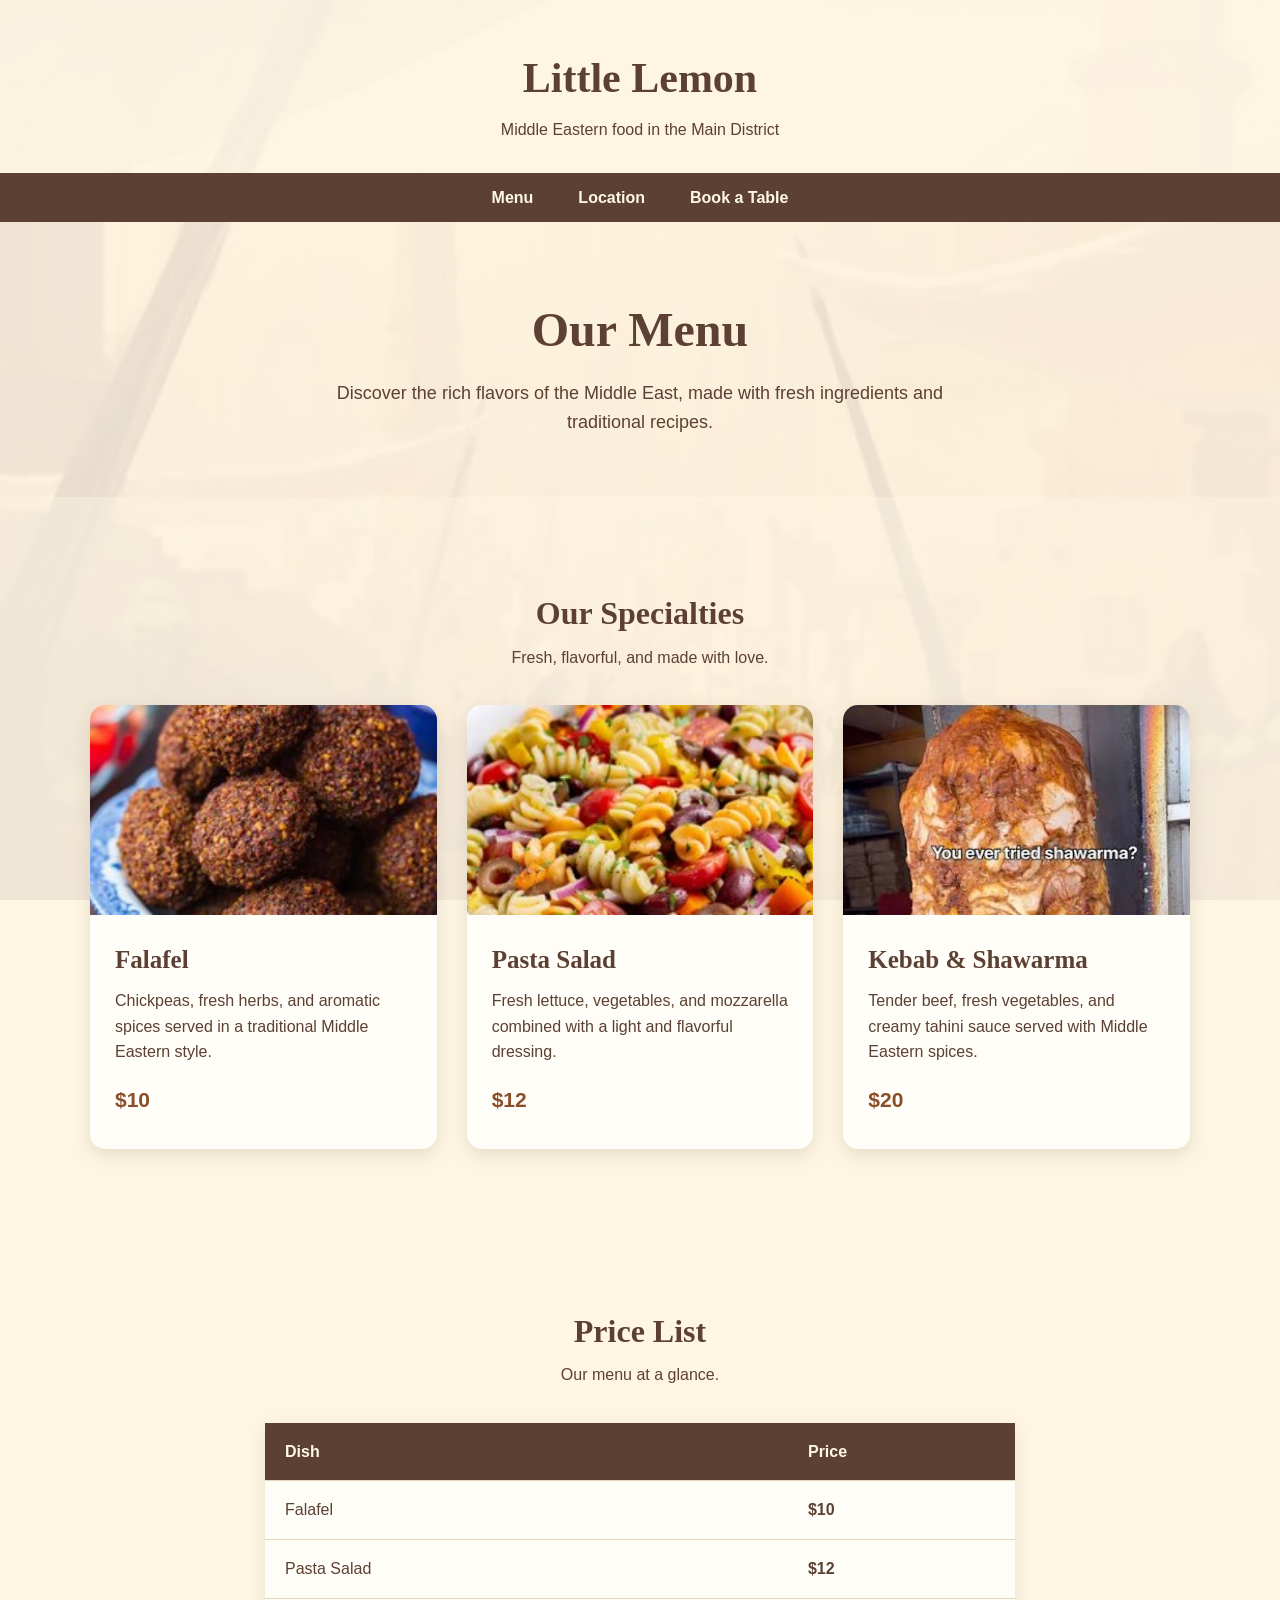
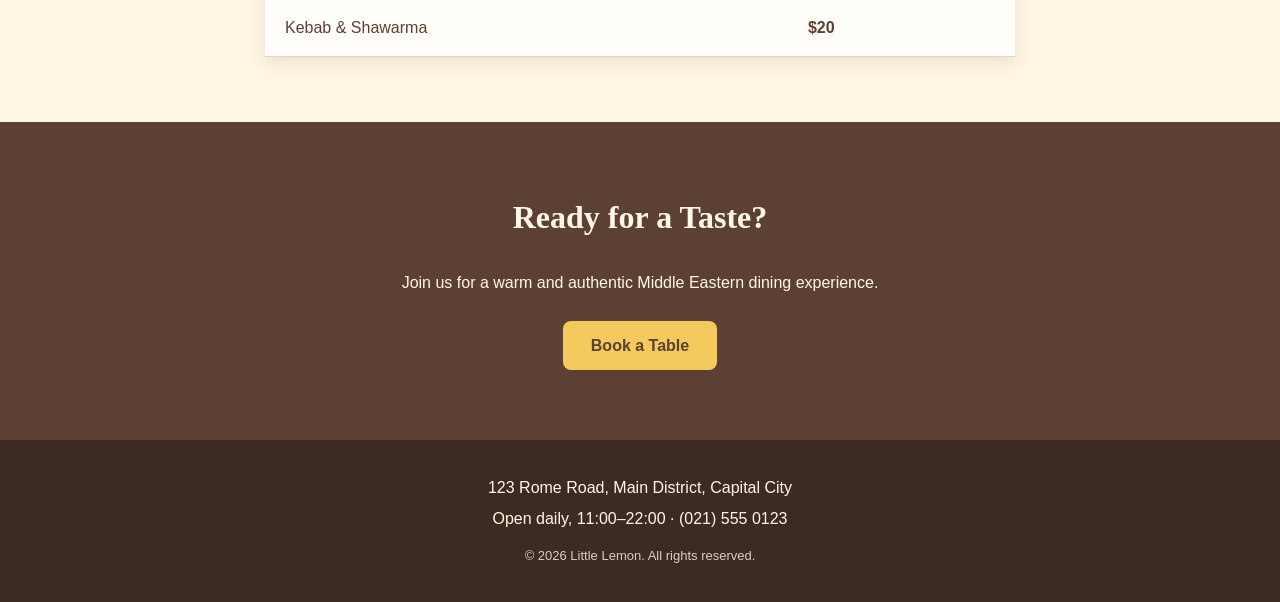
==== index.html @ 820b2187 "Add files via upload" ====
<!DOCTYPE html>
<html lang="en">
<head>
  <meta charset="UTF-8">
  <meta name="viewport" content="width=device-width, initial-scale=1.0">

  <title>Little Lemon | Middle Eastern Restaurant</title>

  <meta
    name="description"
    content="Little Lemon is a Middle Eastern restaurant serving fresh and flavorful dishes in the Main District."
  >

  <meta name="author" content="Lazuardi Al-Muzaki">

  <link rel="stylesheet" href="style.css">
</head>

<body>

  <!-- ===== HEADER ===== -->
  <header class="site-header">
    <div class="container">
      <a href="index.html" class="logo">Little Lemon</a>
      <p class="tagline">Middle Eastern food in the Main District</p>
    </div>
  </header>


  <!-- ===== NAVIGATION ===== -->
  <nav class="navbar">
    <div class="container">
      <ul>
        <li><a href="index.html">Menu</a></li>
        <li><a href="location.html">Location</a></li>
        <li><a href="book.html">Book a Table</a></li>
      </ul>
    </div>
  </nav>


  <!-- ===== MAIN CONTENT ===== -->
  <main>

    <!-- ===== HERO ===== -->
    <section class="hero">
      <div class="container">
        <h1>Our Menu</h1>
        <p>
          Discover the rich flavors of the Middle East,
          made with fresh ingredients and traditional recipes.
        </p>
      </div>
    </section>


    <!-- ===== MENU ===== -->
    <section class="menu-section">
      <div class="container">

        <div class="section-heading">
          <h2>Our Specialties</h2>
          <p>Fresh, flavorful, and made with love.</p>
        </div>


        <div class="menu-grid">

          <!-- Falafel -->
          <article class="menu-card">
            <img
              src="falafel.jpeg"
              alt="Fresh Middle Eastern falafel"
            >

            <div class="menu-content">
              <h3>Falafel</h3>

              <p>
                Chickpeas, fresh herbs, and aromatic spices
                served in a traditional Middle Eastern style.
              </p>

              <p class="price">$10</p>
            </div>
          </article>


          <!-- Pasta Salad -->
          <article class="menu-card">
            <img
              src="salad.jpeg"
              alt="Fresh pasta salad with vegetables and mozzarella"
            >

            <div class="menu-content">
              <h3>Pasta Salad</h3>

              <p>
                Fresh lettuce, vegetables, and mozzarella
                combined with a light and flavorful dressing.
              </p>

              <p class="price">$12</p>
            </div>
          </article>


          <!-- Kebab & Shawarma -->
          <article class="menu-card">
            <img
              src="swarman.jpeg"
              alt="Kebab and shawarma with vegetables and tahini"
            >

            <div class="menu-content">
              <h3>Kebab &amp; Shawarma</h3>

              <p>
                Tender beef, fresh vegetables, and creamy
                tahini sauce served with Middle Eastern spices.
              </p>

              <p class="price">$20</p>
            </div>
          </article>

        </div>
      </div>
    </section>


    <!-- ===== PRICE LIST ===== -->
    <section class="price-section">
      <div class="container">

        <div class="section-heading">
          <h2>Price List</h2>
          <p>Our menu at a glance.</p>
        </div>

        <div class="table-container">
          <table>

            <thead>
              <tr>
                <th>Dish</th>
                <th>Price</th>
              </tr>
            </thead>

            <tbody>
              <tr>
                <td>Falafel</td>
                <td>$10</td>
              </tr>

              <tr>
                <td>Pasta Salad</td>
                <td>$12</td>
              </tr>

              <tr>
                <td>Kebab &amp; Shawarma</td>
                <td>$20</td>
              </tr>
            </tbody>

          </table>
        </div>

      </div>
    </section>


    <!-- ===== CALL TO ACTION ===== -->
    <section class="reservation">
      <div class="container">

        <h2>Ready for a Taste?</h2>

        <p>
          Join us for a warm and authentic Middle Eastern dining experience.
        </p>

        <a href="book.html" class="button">Book a Table</a>

      </div>
    </section>

  </main>


  <!-- ===== FOOTER ===== -->
  <footer class="site-footer">
    <div class="container">

      <p>123 Rome Road, Main District, Capital City</p>

      <p>
        Open daily, 11:00–22:00 · (021) 555 0123
      </p>

      <p class="copyright">
        &copy; 2026 Little Lemon. All rights reserved.
      </p>

    </div>
  </footer>

</body>
</html>
---- style.css ----
/* ===== GENERAL ===== */

* {
  box-sizing: border-box;
}

body {
  margin: 0;
  font-family: "Trebuchet MS", Arial, sans-serif;
  color: #5C4033;

  background-color: #F4E4C1;
  background-image: url("timur tengah.jpeg");
  background-size: cover;
  background-position: center;
  background-attachment: fixed;

  line-height: 1.6;
}


/* ===== CONTAINER ===== */

.container {
  width: 90%;
  max-width: 1100px;
  margin: 0 auto;
}


/* ===== HEADER ===== */

.site-header {
  background-color: rgba(255, 248, 231, 0.95);
  text-align: center;
  padding: 45px 20px 30px;
}

.logo {
  color: #5C4033;
  font-family: Georgia, "Times New Roman", serif;
  font-size: 42px;
  font-weight: bold;
  text-decoration: none;
}

.tagline {
  margin: 5px 0 0;
  font-size: 16px;
}


/* ===== NAVIGATION ===== */

.navbar {
  background-color: #5C4033;
  padding: 12px 0;
}

.navbar ul {
  display: flex;
  justify-content: center;
  gap: 45px;

  list-style: none;
  margin: 0;
  padding: 0;
}

.navbar a {
  color: #FFF8E7;
  text-decoration: none;
  font-weight: bold;
}

.navbar a:hover {
  color: #F4C95D;
}


/* ===== HERO ===== */

.hero {
  text-align: center;
  padding: 70px 20px 60px;

  background-color: rgba(255, 248, 231, 0.88);
}

.hero h1 {
  margin: 0 0 10px;

  color: #5C4033;
  font-family: Georgia, "Times New Roman", serif;
  font-size: 48px;
}

.hero p {
  max-width: 650px;
  margin: 0 auto;
  font-size: 18px;
}


/* ===== SECTION ===== */

.menu-section,
.price-section {
  padding: 65px 0;
  background-color: rgba(255, 248, 231, 0.92);
}

.section-heading {
  text-align: center;
  margin-bottom: 35px;
}

.section-heading h2 {
  margin-bottom: 5px;

  color: #5C4033;
  font-family: Georgia, "Times New Roman", serif;
  font-size: 32px;
}

.section-heading p {
  margin-top: 0;
}


/* ===== MENU GRID ===== */

.menu-grid {
  display: grid;
  grid-template-columns: repeat(3, 1fr);
  gap: 30px;
}


/* ===== MENU CARD ===== */

.menu-card {
  overflow: hidden;

  background-color: #FFFDF7;
  border-radius: 15px;

  box-shadow: 0 6px 18px rgba(92, 64, 51, 0.15);

  transition: transform 0.2s ease;
}

.menu-card:hover {
  transform: translateY(-5px);
}

.menu-card img {
  display: block;

  width: 100%;
  height: 210px;

  object-fit: cover;
}

.menu-content {
  padding: 25px;
}

.menu-content h3 {
  margin: 0 0 8px;

  color: #5C4033;
  font-family: Georgia, "Times New Roman", serif;
  font-size: 25px;
}

.menu-content p {
  margin: 8px 0;
}

.menu-content .price {
  margin-top: 18px;

  color: #8A4F2A;
  font-size: 21px;
  font-weight: bold;
}


/* ===== PRICE TABLE ===== */

.table-container {
  max-width: 750px;
  margin: 0 auto;
}

table {
  width: 100%;
  border-collapse: collapse;

  background-color: #FFFDF7;

  box-shadow: 0 5px 15px rgba(92, 64, 51, 0.12);
}

th,
td {
  padding: 16px 20px;
  text-align: left;

  border-bottom: 1px solid #E4D4B8;
}

th {
  color: #FFF8E7;
  background-color: #5C4033;
}

td:last-child {
  font-weight: bold;
}


/* ===== RESERVATION ===== */

.reservation {
  padding: 70px 20px;

  text-align: center;

  color: #FFF8E7;
  background-color: #5C4033;
}

.reservation h2 {
  margin-top: 0;

  color: #FFF8E7;
  font-family: Georgia, "Times New Roman", serif;
  font-size: 32px;
}

.reservation p {
  margin-bottom: 25px;
}

.button {
  display: inline-block;

  padding: 12px 28px;

  color: #5C4033;
  background-color: #F4C95D;

  border-radius: 8px;

  font-weight: bold;
  text-decoration: none;
}

.button:hover {
  background-color: #FFF8E7;
}


/* ===== FOOTER ===== */

.site-footer {
  padding: 30px 20px;

  text-align: center;

  color: #FFF8E7;
  background-color: #3D2A22;
}

.site-footer p {
  margin: 5px;
}

.copyright {
  margin-top: 15px !important;
  font-size: 13px;
  opacity: 0.8;
}


/* ===== RESPONSIVE ===== */

@media (max-width: 800px) {

  .menu-grid {
    grid-template-columns: 1fr;
  }

  .navbar ul {
    gap: 20px;
  }

  .hero h1 {
    font-size: 38px;
  }

}

@media (max-width: 500px) {

  .navbar ul {
    flex-direction: column;
    align-items: center;
    gap: 8px;
  }

  .logo {
    font-size: 34px;
  }

}
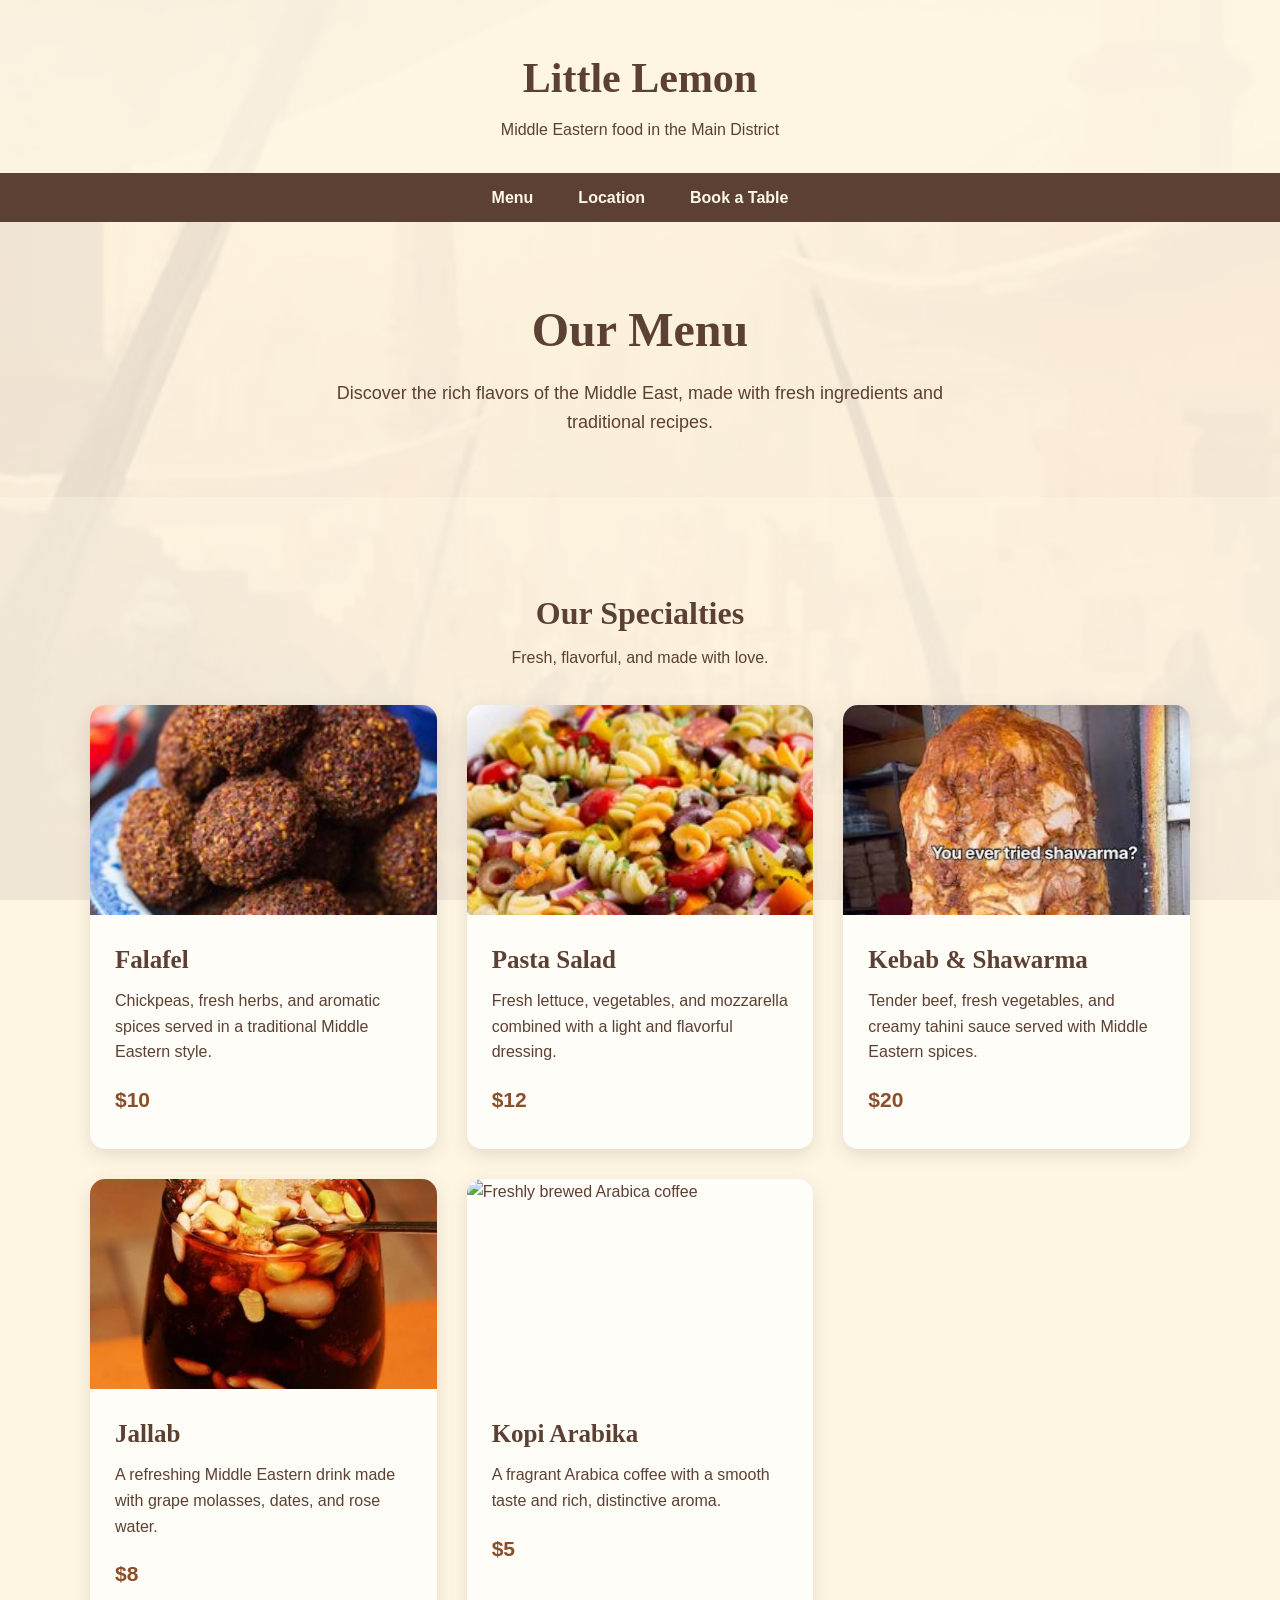
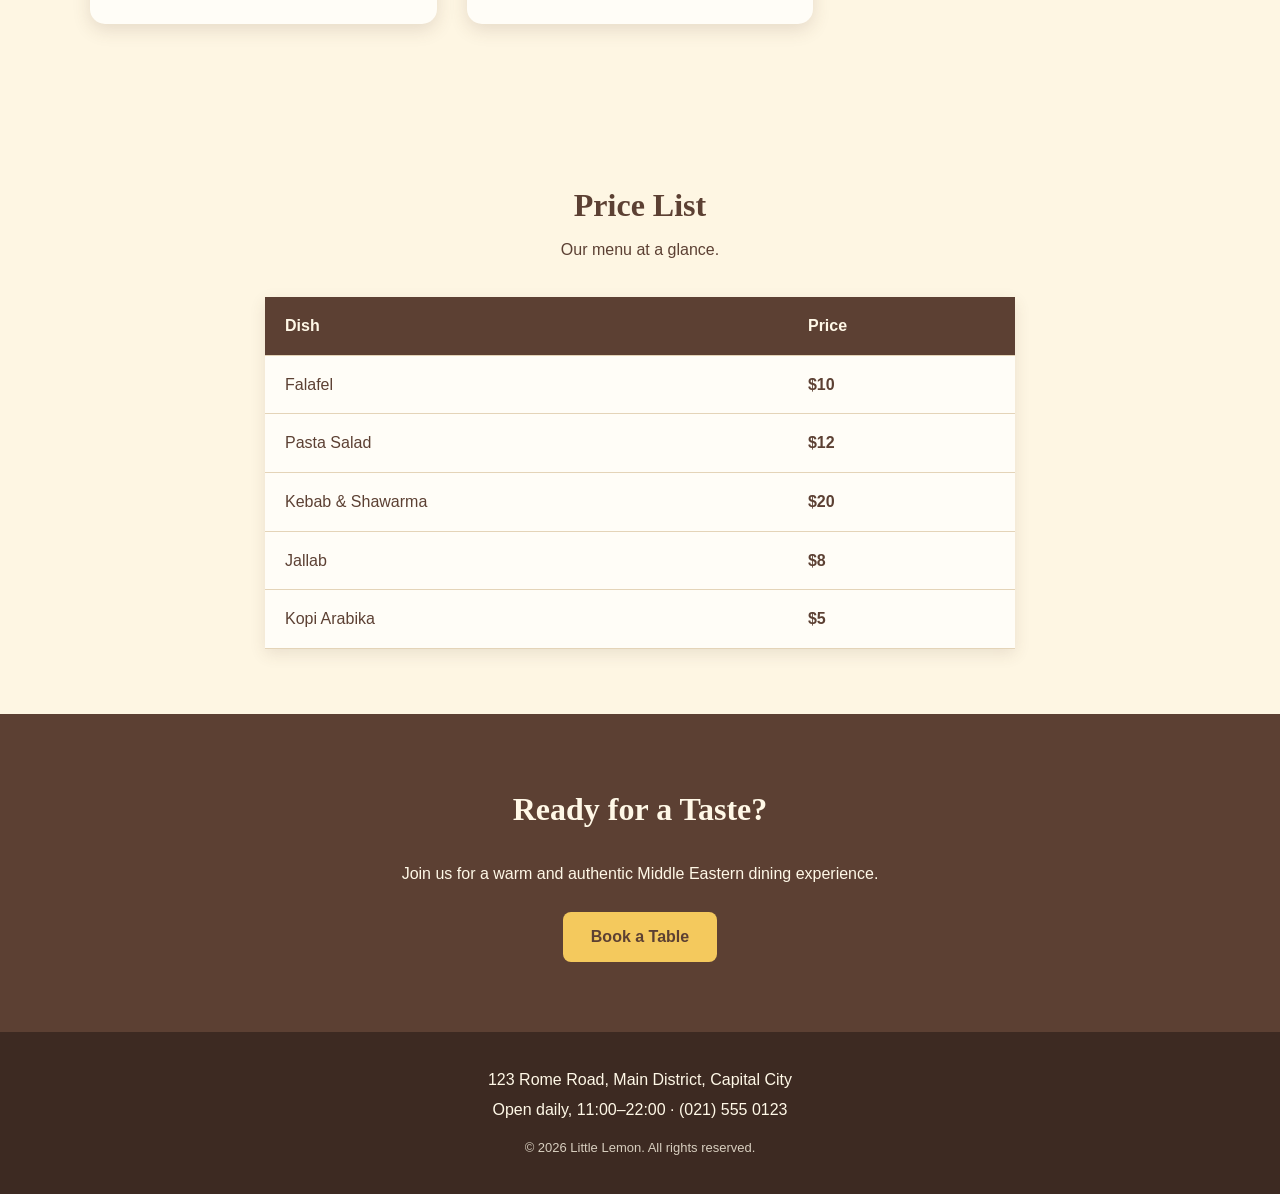
==== commit 3808081f: "Update index.html" ====
--- a/index.html
+++ b/index.html
@@ -1,3 +1,4 @@
+
 <!DOCTYPE html>
 <html lang="en">
 <head>
@@ -125,6 +126,46 @@
             </div>
           </article>
 
+
+          <!-- Jallab -->
+          <article class="menu-card">
+            <img
+              src="jallab.jpeg"
+              alt="Traditional Middle Eastern Jallab drink"
+            >
+
+            <div class="menu-content">
+              <h3>Jallab</h3>
+
+              <p>
+                A refreshing Middle Eastern drink made with
+                grape molasses, dates, and rose water.
+              </p>
+
+              <p class="price">$8</p>
+            </div>
+          </article>
+
+
+          <!-- Kopi Arabika -->
+          <article class="menu-card">
+            <img
+              src="kopi arabika.jpeg"
+              alt="Freshly brewed Arabica coffee"
+            >
+
+            <div class="menu-content">
+              <h3>Kopi Arabika</h3>
+
+              <p>
+                A fragrant Arabica coffee with a smooth taste
+                and rich, distinctive aroma.
+              </p>
+
+              <p class="price">$5</p>
+            </div>
+          </article>
+
         </div>
       </div>
     </section>
@@ -164,6 +205,16 @@
                 <td>Kebab &amp; Shawarma</td>
                 <td>$20</td>
               </tr>
+
+              <tr>
+                <td>Jallab</td>
+                <td>$8</td>
+              </tr>
+
+              <tr>
+                <td>Kopi Arabika</td>
+                <td>$5</td>
+              </tr>
             </tbody>
 
           </table>
@@ -209,4 +260,4 @@
   </footer>
 
 </body>
-</html>+</html>
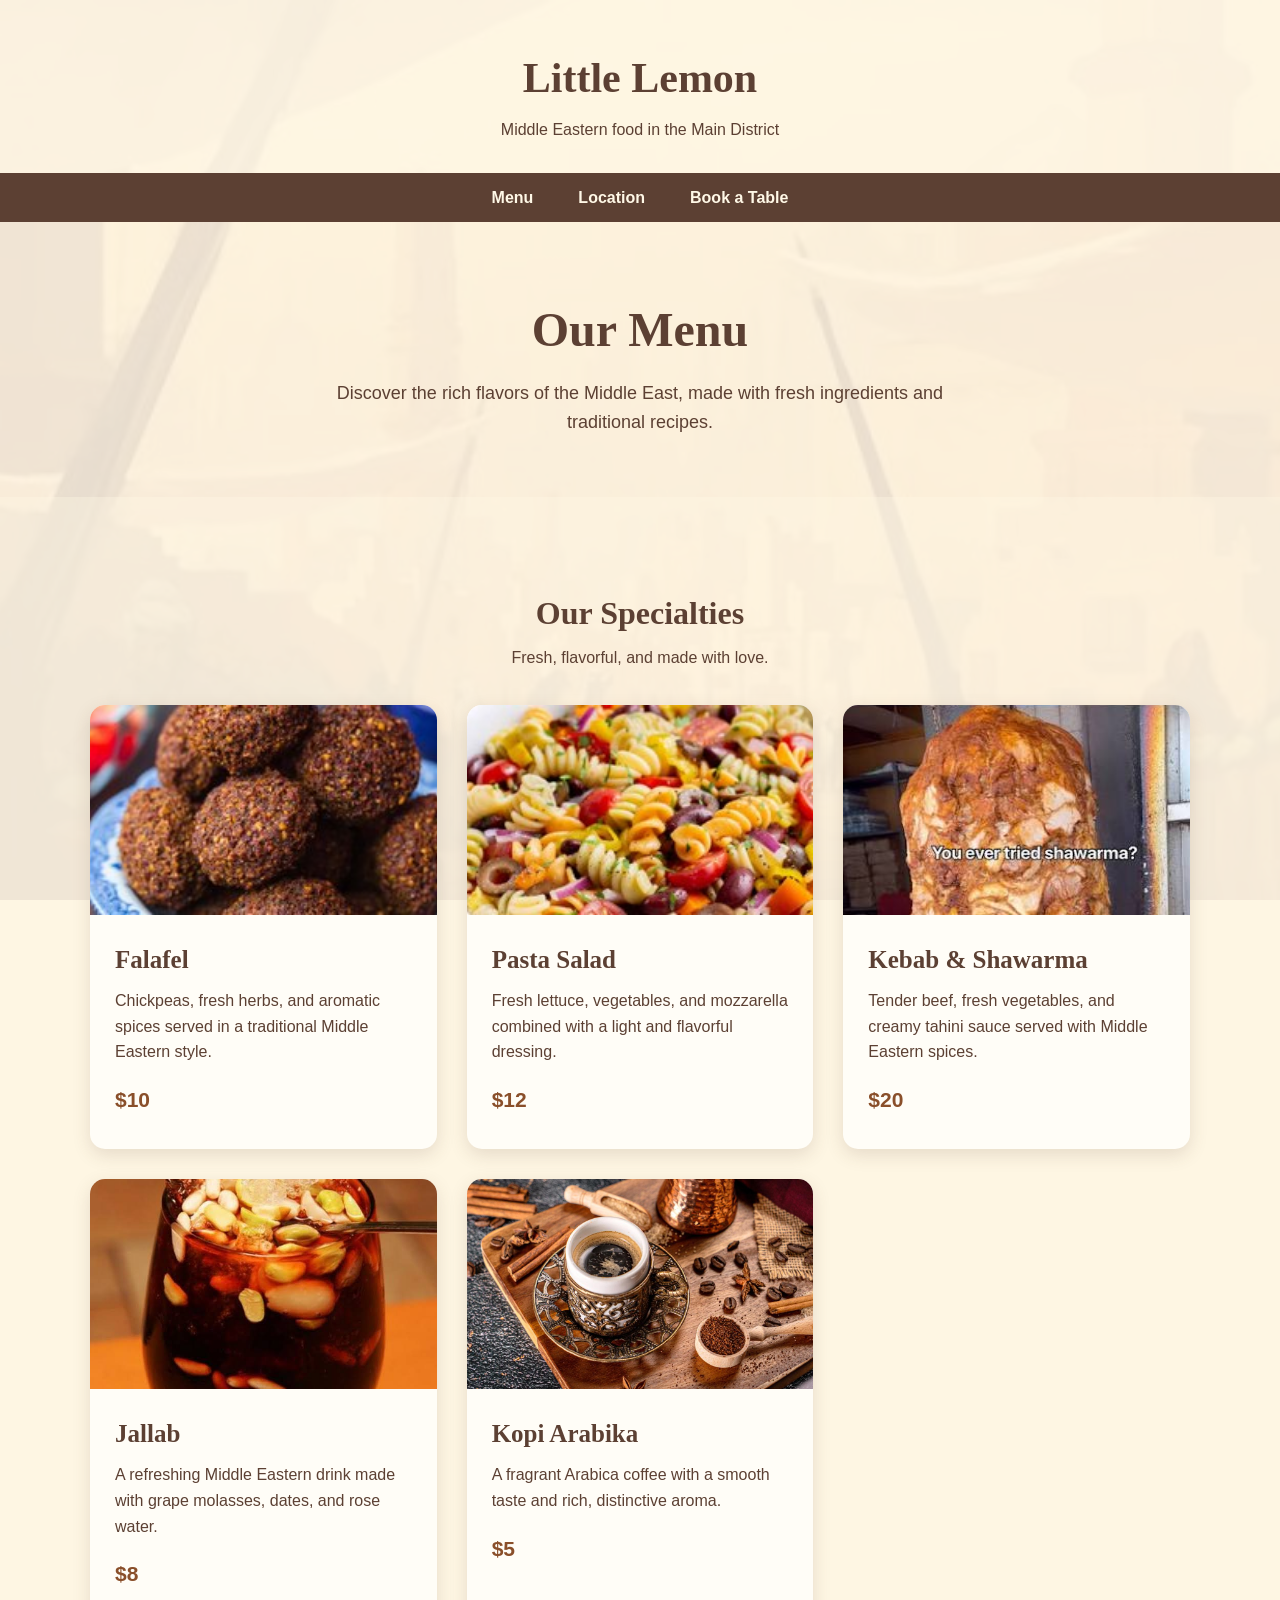
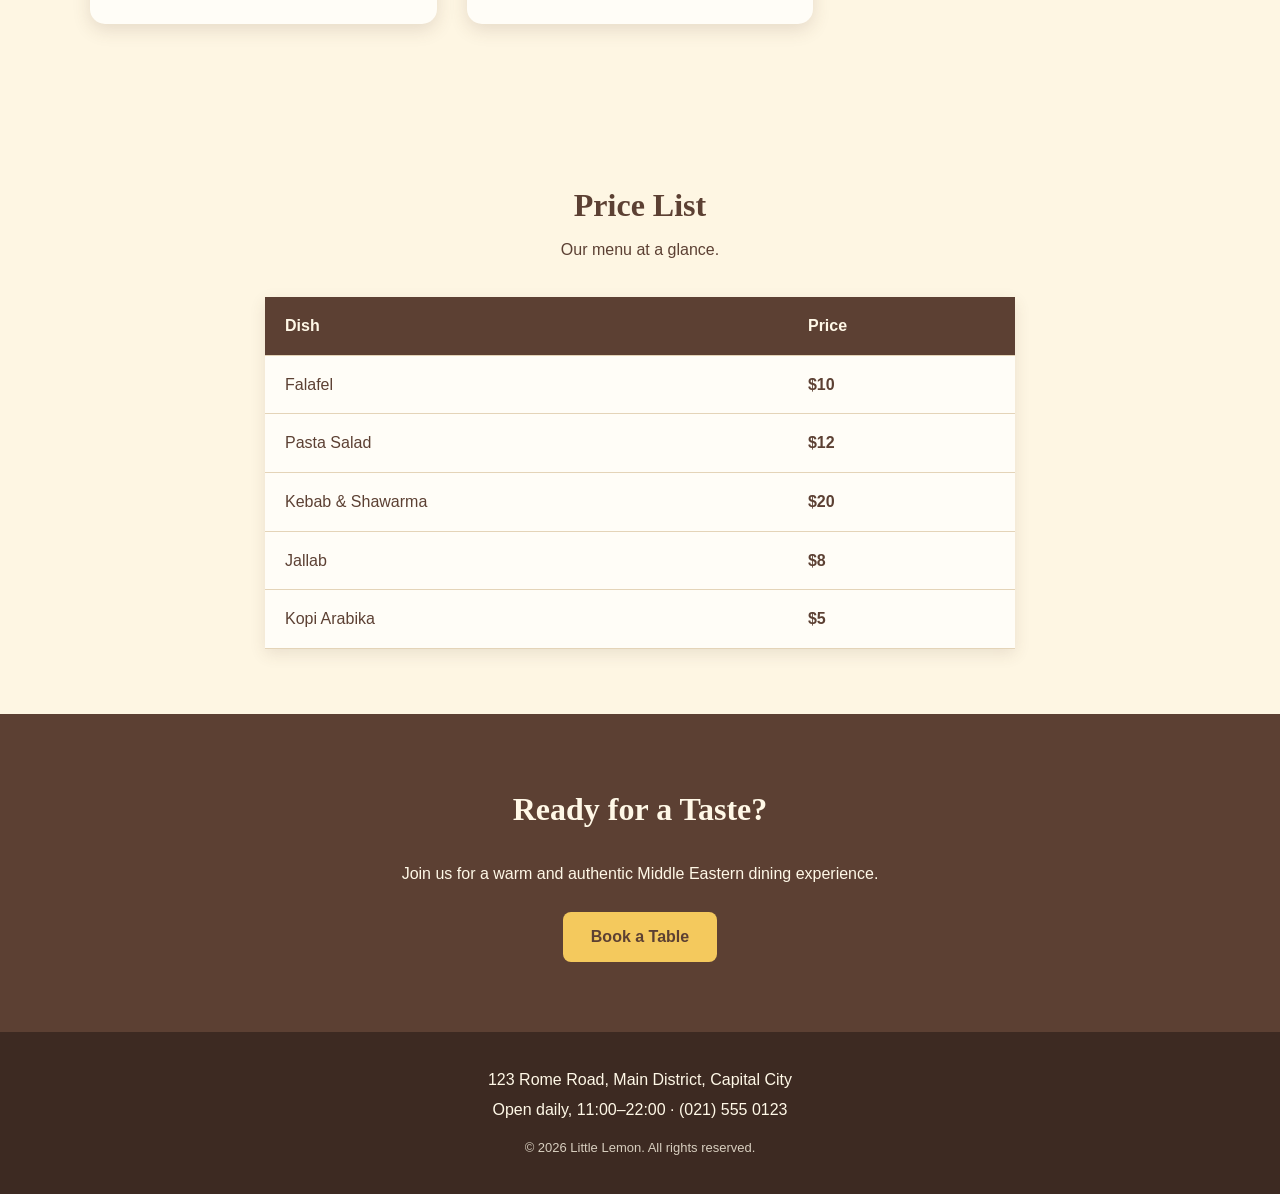
==== commit c85ac536: "Clean up index.html by removing blank lines Removed unnecessary blank lines for better readability." ====
--- a/index.html
+++ b/index.html
@@ -26,7 +26,6 @@
       <p class="tagline">Middle Eastern food in the Main District</p>
     </div>
   </header>
-
 
   <!-- ===== NAVIGATION ===== -->
   <nav class="navbar">
@@ -39,7 +38,6 @@
     </div>
   </nav>
 
-
   <!-- ===== MAIN CONTENT ===== -->
   <main>
 
@@ -54,7 +52,6 @@
       </div>
     </section>
 
-
     <!-- ===== MENU ===== -->
     <section class="menu-section">
       <div class="container">
@@ -64,7 +61,6 @@
           <p>Fresh, flavorful, and made with love.</p>
         </div>
 
-
         <div class="menu-grid">
 
           <!-- Falafel -->
@@ -76,16 +72,13 @@
 
             <div class="menu-content">
               <h3>Falafel</h3>
-
               <p>
                 Chickpeas, fresh herbs, and aromatic spices
                 served in a traditional Middle Eastern style.
               </p>
-
               <p class="price">$10</p>
             </div>
           </article>
-
 
           <!-- Pasta Salad -->
           <article class="menu-card">
@@ -96,16 +89,13 @@
 
             <div class="menu-content">
               <h3>Pasta Salad</h3>
-
               <p>
                 Fresh lettuce, vegetables, and mozzarella
                 combined with a light and flavorful dressing.
               </p>
-
               <p class="price">$12</p>
             </div>
           </article>
-
 
           <!-- Kebab & Shawarma -->
           <article class="menu-card">
@@ -116,16 +106,13 @@
 
             <div class="menu-content">
               <h3>Kebab &amp; Shawarma</h3>
-
               <p>
                 Tender beef, fresh vegetables, and creamy
                 tahini sauce served with Middle Eastern spices.
               </p>
-
               <p class="price">$20</p>
             </div>
           </article>
-
 
           <!-- Jallab -->
           <article class="menu-card">
@@ -136,32 +123,27 @@
 
             <div class="menu-content">
               <h3>Jallab</h3>
-
               <p>
                 A refreshing Middle Eastern drink made with
                 grape molasses, dates, and rose water.
               </p>
-
               <p class="price">$8</p>
             </div>
           </article>
 
-
           <!-- Kopi Arabika -->
           <article class="menu-card">
             <img
-              src="kopi arabika.jpeg"
+              src="kopi arabika.jpg"
               alt="Freshly brewed Arabica coffee"
             >
 
             <div class="menu-content">
               <h3>Kopi Arabika</h3>
-
               <p>
                 A fragrant Arabica coffee with a smooth taste
                 and rich, distinctive aroma.
               </p>
-
               <p class="price">$5</p>
             </div>
           </article>
@@ -169,7 +151,6 @@
         </div>
       </div>
     </section>
-
 
     <!-- ===== PRICE LIST ===== -->
     <section class="price-section">
@@ -219,33 +200,25 @@
 
           </table>
         </div>
-
-      </div>
-    </section>
-
+      </div>
+    </section>
 
     <!-- ===== CALL TO ACTION ===== -->
     <section class="reservation">
       <div class="container">
-
         <h2>Ready for a Taste?</h2>
-
         <p>
           Join us for a warm and authentic Middle Eastern dining experience.
         </p>
-
         <a href="book.html" class="button">Book a Table</a>
-
       </div>
     </section>
 
   </main>
-
 
   <!-- ===== FOOTER ===== -->
   <footer class="site-footer">
     <div class="container">
-
       <p>123 Rome Road, Main District, Capital City</p>
 
       <p>
@@ -255,7 +228,6 @@
       <p class="copyright">
         &copy; 2026 Little Lemon. All rights reserved.
       </p>
-
     </div>
   </footer>
 
